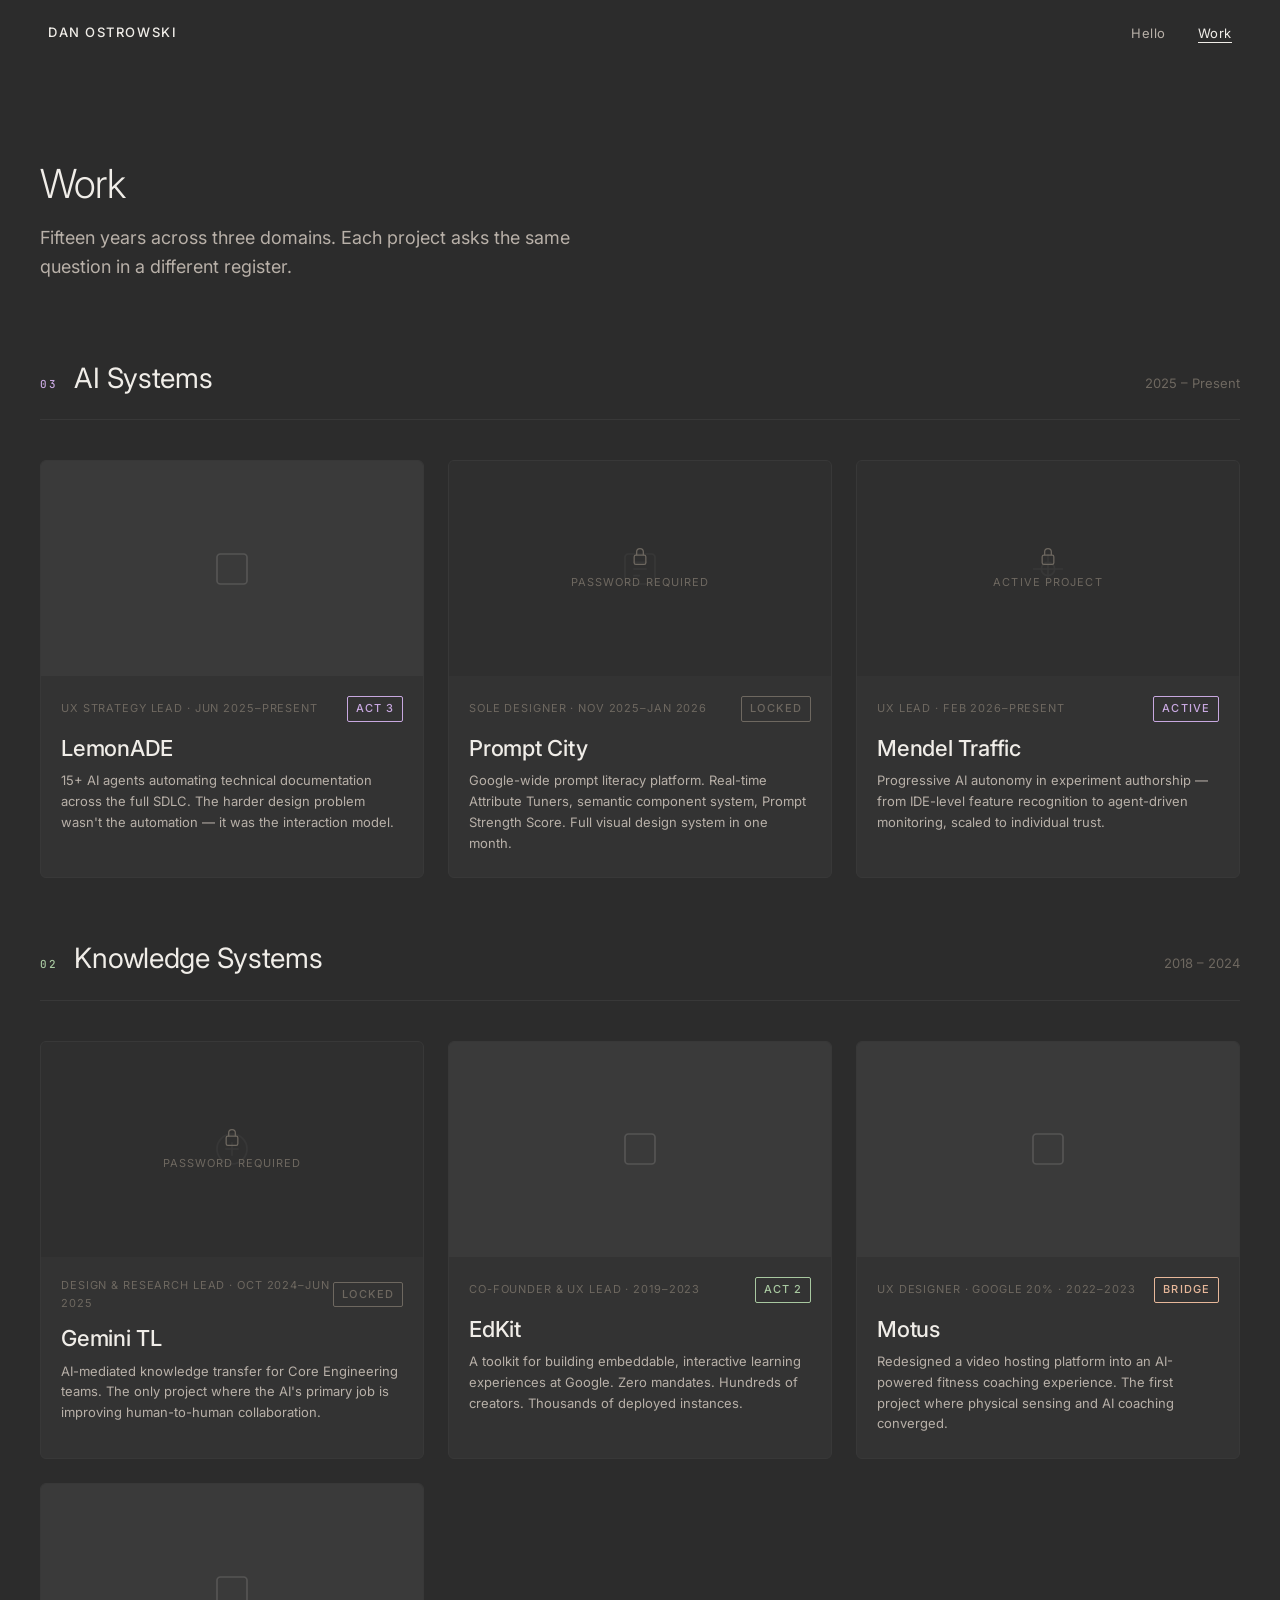
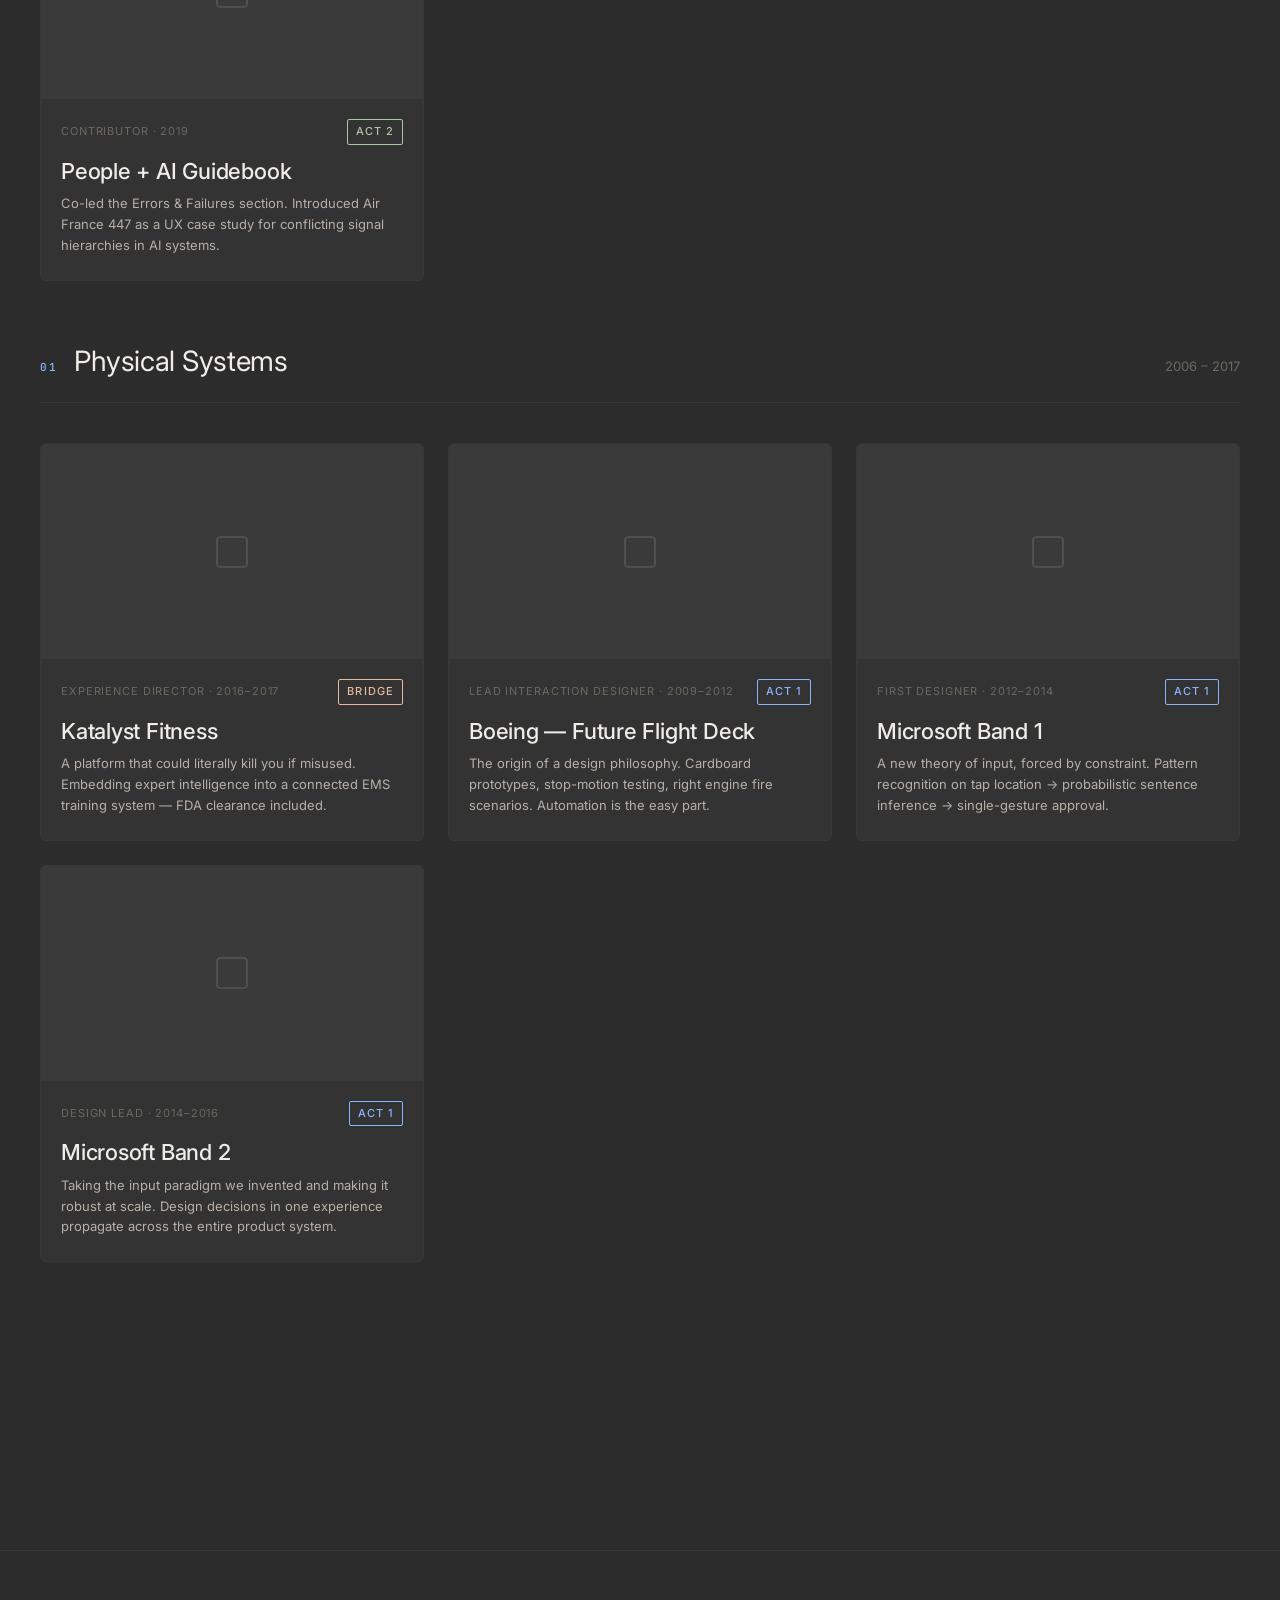
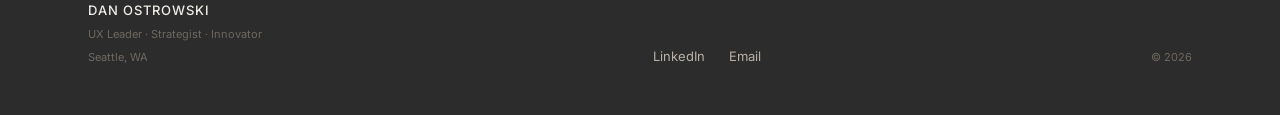
==== work/index.html @ 6eaea66b "Personal website" ====
<!DOCTYPE html>
<html lang="en">
<head>
  <meta charset="UTF-8">
  <meta name="viewport" content="width=device-width, initial-scale=1.0">
  <title>Work — Dan Ostrowski</title>
  <meta name="description" content="Fifteen years of design across physical systems, knowledge systems, and AI systems.">

  <link rel="preconnect" href="https://fonts.googleapis.com">
  <link rel="preconnect" href="https://fonts.gstatic.com" crossorigin>
  <link href="https://fonts.googleapis.com/css2?family=Inter:wght@300;400;500&family=JetBrains+Mono:wght@400;500&display=swap" rel="stylesheet">

  <link rel="stylesheet" href="/assets/css/global.css">
  <link rel="stylesheet" href="/assets/css/layout.css">
  <link rel="stylesheet" href="/assets/css/components.css">

  <link rel="icon" type="image/svg+xml" href="/assets/images/favicon.svg">
</head>

<body>

  <nav class="nav" role="navigation" aria-label="Main navigation">
    <a href="/" class="nav__logo">Dan Ostrowski</a>
    <ul class="nav__links" role="list">
      <li><a href="/hello/" class="nav__link">Hello</a></li>
      <li><a href="/work/" class="nav__link nav__link--active">Work</a></li>
    </ul>
    <button class="nav__toggle" aria-label="Open menu" aria-expanded="false">
      <span></span><span></span><span></span>
    </button>
  </nav>

  <div class="nav__overlay" role="dialog" aria-modal="true">
    <a href="/hello/" class="nav__link">Hello</a>
    <a href="/work/" class="nav__link">Work</a>
  </div>

  <main>
    <div class="container section--lg" style="padding-top: calc(var(--space-32) + var(--space-8));">

      <!-- Page header -->
      <div style="margin-bottom: var(--space-20);">
        <h1 style="font-size: var(--text-3xl); font-weight: 300; letter-spacing: -0.02em; margin-bottom: var(--space-4);">Work</h1>
        <p style="font-size: var(--text-lg); color: var(--text-secondary); max-width: 560px; line-height: 1.6;">
          Fifteen years across three domains. Each project asks the same question in a different register.
        </p>
      </div>

      <!-- ── ACT 3: AI Systems ──────────────────────────────── -->
      <div class="chapter" id="act3">
        <header class="chapter__header">
          <span class="chapter__number act3-color">03</span>
          <h2 class="chapter__title">AI Systems</h2>
          <span class="chapter__dates">2025 – Present</span>
        </header>

        <div class="grid-auto--wide">

          <!-- LemonADE -->
          <a href="/cases/lemonade/" class="card">
            <div class="card__image-wrap">
              <img class="card__image" src="/assets/images/lemonade/hero.jpg"
                   alt="LemonADE SDLC agent map" loading="lazy"
                   onerror="this.parentElement.innerHTML='<div class=\'card__image-placeholder\'><svg viewBox=\'0 0 24 24\' fill=\'none\' stroke=\'currentColor\' stroke-width=\'1\'><rect x=\'3\' y=\'3\' width=\'18\' height=\'18\' rx=\'2\'/></svg></div>'">
            </div>
            <div class="card__body">
              <div class="card__meta">
                <span class="card__role-year">UX Strategy Lead · Jun 2025–Present</span>
                <span class="act-tag act-tag--3">Act 3</span>
              </div>
              <h3 class="card__title">LemonADE</h3>
              <p class="card__description">15+ AI agents automating technical documentation across the full SDLC. The harder design problem wasn't the automation — it was the interaction model.</p>
            </div>
          </a>

          <!-- Prompt City — locked -->
          <a href="/cases/prompt-city/" class="card">
            <div class="card__image-wrap">
              <div class="card__image-placeholder">
                <svg viewBox="0 0 24 24" fill="none" stroke="currentColor" stroke-width="1"><rect x="3" y="3" width="18" height="18" rx="2"/><path d="M8 12h8M8 8h8M8 16h4"/></svg>
              </div>
              <div class="card__lock-overlay">
                <svg class="card__lock-icon" viewBox="0 0 24 24" fill="none" stroke="currentColor" stroke-width="1.5">
                  <rect x="5" y="11" width="14" height="11" rx="2"/>
                  <path d="M8 11V7a4 4 0 018 0v4"/>
                </svg>
                <span class="card__lock-label">Password Required</span>
              </div>
            </div>
            <div class="card__body">
              <div class="card__meta">
                <span class="card__role-year">Sole Designer · Nov 2025–Jan 2026</span>
                <span class="act-tag act-tag--locked">Locked</span>
              </div>
              <h3 class="card__title">Prompt City</h3>
              <p class="card__description">Google-wide prompt literacy platform. Real-time Attribute Tuners, semantic component system, Prompt Strength Score. Full visual design system in one month.</p>
            </div>
          </a>

          <!-- Mendel Traffic — locked/active -->
          <a href="/cases/mendel/" class="card">
            <div class="card__image-wrap">
              <div class="card__image-placeholder">
                <svg viewBox="0 0 24 24" fill="none" stroke="currentColor" stroke-width="1"><path d="M12 3v18M3 12h18"/><circle cx="12" cy="12" r="4"/></svg>
              </div>
              <div class="card__lock-overlay">
                <svg class="card__lock-icon" viewBox="0 0 24 24" fill="none" stroke="currentColor" stroke-width="1.5">
                  <rect x="5" y="11" width="14" height="11" rx="2"/>
                  <path d="M8 11V7a4 4 0 018 0v4"/>
                </svg>
                <span class="card__lock-label">Active Project</span>
              </div>
            </div>
            <div class="card__body">
              <div class="card__meta">
                <span class="card__role-year">UX Lead · Feb 2026–Present</span>
                <span class="act-tag act-tag--active">Active</span>
              </div>
              <h3 class="card__title">Mendel Traffic</h3>
              <p class="card__description">Progressive AI autonomy in experiment authorship — from IDE-level feature recognition to agent-driven monitoring, scaled to individual trust.</p>
            </div>
          </a>

        </div>
      </div>

      <!-- ── ACT 2: Knowledge Systems ──────────────────────── -->
      <div class="chapter" id="act2">
        <header class="chapter__header">
          <span class="chapter__number act2-color">02</span>
          <h2 class="chapter__title">Knowledge Systems</h2>
          <span class="chapter__dates">2018 – 2024</span>
        </header>

        <div class="grid-auto--wide">

          <!-- Gemini TL — locked -->
          <a href="/cases/gemini-tl/" class="card">
            <div class="card__image-wrap">
              <div class="card__image-placeholder">
                <svg viewBox="0 0 24 24" fill="none" stroke="currentColor" stroke-width="1"><circle cx="12" cy="12" r="9"/><path d="M8 12h8M12 8v8"/></svg>
              </div>
              <div class="card__lock-overlay">
                <svg class="card__lock-icon" viewBox="0 0 24 24" fill="none" stroke="currentColor" stroke-width="1.5">
                  <rect x="5" y="11" width="14" height="11" rx="2"/>
                  <path d="M8 11V7a4 4 0 018 0v4"/>
                </svg>
                <span class="card__lock-label">Password Required</span>
              </div>
            </div>
            <div class="card__body">
              <div class="card__meta">
                <span class="card__role-year">Design & Research Lead · Oct 2024–Jun 2025</span>
                <span class="act-tag act-tag--locked">Locked</span>
              </div>
              <h3 class="card__title">Gemini TL</h3>
              <p class="card__description">AI-mediated knowledge transfer for Core Engineering teams. The only project where the AI's primary job is improving human-to-human collaboration.</p>
            </div>
          </a>

          <!-- EdKit -->
          <a href="/cases/edkit/" class="card">
            <div class="card__image-wrap">
              <img class="card__image" src="/assets/images/edkit/hero.jpg"
                   alt="EdKit activity creator" loading="lazy"
                   onerror="this.parentElement.innerHTML='<div class=\'card__image-placeholder\'><svg viewBox=\'0 0 24 24\' fill=\'none\' stroke=\'currentColor\' stroke-width=\'1\'><rect x=\'3\' y=\'3\' width=\'18\' height=\'18\' rx=\'2\'/></svg></div>'">
            </div>
            <div class="card__body">
              <div class="card__meta">
                <span class="card__role-year">Co-Founder & UX Lead · 2019–2023</span>
                <span class="act-tag act-tag--2">Act 2</span>
              </div>
              <h3 class="card__title">EdKit</h3>
              <p class="card__description">A toolkit for building embeddable, interactive learning experiences at Google. Zero mandates. Hundreds of creators. Thousands of deployed instances.</p>
            </div>
          </a>

          <!-- Motus -->
          <a href="/cases/motus/" class="card">
            <div class="card__image-wrap">
              <img class="card__image" src="/assets/images/motus/hero.jpg"
                   alt="Motus live class interface" loading="lazy"
                   onerror="this.parentElement.innerHTML='<div class=\'card__image-placeholder\'><svg viewBox=\'0 0 24 24\' fill=\'none\' stroke=\'currentColor\' stroke-width=\'1\'><rect x=\'3\' y=\'3\' width=\'18\' height=\'18\' rx=\'2\'/></svg></div>'">
            </div>
            <div class="card__body">
              <div class="card__meta">
                <span class="card__role-year">UX Designer · Google 20% · 2022–2023</span>
                <span class="act-tag act-tag--bridge">Bridge</span>
              </div>
              <h3 class="card__title">Motus</h3>
              <p class="card__description">Redesigned a video hosting platform into an AI-powered fitness coaching experience. The first project where physical sensing and AI coaching converged.</p>
            </div>
          </a>

          <!-- PAIR Guidebook -->
          <a href="/cases/pair-guidebook/" class="card">
            <div class="card__image-wrap">
              <img class="card__image" src="/assets/images/pair/hero.jpg"
                   alt="People + AI Guidebook" loading="lazy"
                   onerror="this.parentElement.innerHTML='<div class=\'card__image-placeholder\'><svg viewBox=\'0 0 24 24\' fill=\'none\' stroke=\'currentColor\' stroke-width=\'1\'><rect x=\'3\' y=\'3\' width=\'18\' height=\'18\' rx=\'2\'/></svg></div>'">
            </div>
            <div class="card__body">
              <div class="card__meta">
                <span class="card__role-year">Contributor · 2019</span>
                <span class="act-tag act-tag--2">Act 2</span>
              </div>
              <h3 class="card__title">People + AI Guidebook</h3>
              <p class="card__description">Co-led the Errors & Failures section. Introduced Air France 447 as a UX case study for conflicting signal hierarchies in AI systems.</p>
            </div>
          </a>

        </div>
      </div>

      <!-- ── ACT 1: Physical Systems ────────────────────────── -->
      <div class="chapter" id="act1">
        <header class="chapter__header">
          <span class="chapter__number act1-color">01</span>
          <h2 class="chapter__title">Physical Systems</h2>
          <span class="chapter__dates">2006 – 2017</span>
        </header>

        <div class="grid-auto--wide">

          <!-- Katalyst -->
          <a href="/cases/katalyst/" class="card">
            <div class="card__image-wrap">
              <img class="card__image" src="/assets/images/katalyst/hero.jpg"
                   alt="Katalyst EMS training station" loading="lazy"
                   onerror="this.parentElement.innerHTML='<div class=\'card__image-placeholder\'><svg viewBox=\'0 0 24 24\' fill=\'none\' stroke=\'currentColor\' stroke-width=\'1\'><rect x=\'3\' y=\'3\' width=\'18\' height=\'18\' rx=\'2\'/></svg></div>'">
            </div>
            <div class="card__body">
              <div class="card__meta">
                <span class="card__role-year">Experience Director · 2016–2017</span>
                <span class="act-tag act-tag--bridge">Bridge</span>
              </div>
              <h3 class="card__title">Katalyst Fitness</h3>
              <p class="card__description">A platform that could literally kill you if misused. Embedding expert intelligence into a connected EMS training system — FDA clearance included.</p>
            </div>
          </a>

          <!-- Boeing -->
          <a href="/cases/boeing/" class="card">
            <div class="card__image-wrap">
              <img class="card__image" src="/assets/images/boeing/hero.jpg"
                   alt="Boeing cardboard flight deck prototype" loading="lazy"
                   onerror="this.parentElement.innerHTML='<div class=\'card__image-placeholder\'><svg viewBox=\'0 0 24 24\' fill=\'none\' stroke=\'currentColor\' stroke-width=\'1\'><rect x=\'3\' y=\'3\' width=\'18\' height=\'18\' rx=\'2\'/></svg></div>'">
            </div>
            <div class="card__body">
              <div class="card__meta">
                <span class="card__role-year">Lead Interaction Designer · 2009–2012</span>
                <span class="act-tag act-tag--1">Act 1</span>
              </div>
              <h3 class="card__title">Boeing — Future Flight Deck</h3>
              <p class="card__description">The origin of a design philosophy. Cardboard prototypes, stop-motion testing, right engine fire scenarios. Automation is the easy part.</p>
            </div>
          </a>

          <!-- Band 1 -->
          <a href="/cases/band-1/" class="card">
            <div class="card__image-wrap">
              <img class="card__image" src="/assets/images/band/hero-1.jpg"
                   alt="Microsoft Band 1 design" loading="lazy"
                   onerror="this.parentElement.innerHTML='<div class=\'card__image-placeholder\'><svg viewBox=\'0 0 24 24\' fill=\'none\' stroke=\'currentColor\' stroke-width=\'1\'><rect x=\'3\' y=\'3\' width=\'18\' height=\'18\' rx=\'2\'/></svg></div>'">
            </div>
            <div class="card__body">
              <div class="card__meta">
                <span class="card__role-year">First Designer · 2012–2014</span>
                <span class="act-tag act-tag--1">Act 1</span>
              </div>
              <h3 class="card__title">Microsoft Band 1</h3>
              <p class="card__description">A new theory of input, forced by constraint. Pattern recognition on tap location → probabilistic sentence inference → single-gesture approval.</p>
            </div>
          </a>

          <!-- Band 2 -->
          <a href="/cases/band-2/" class="card">
            <div class="card__image-wrap">
              <img class="card__image" src="/assets/images/band/hero-2.jpg"
                   alt="Microsoft Band 2 design" loading="lazy"
                   onerror="this.parentElement.innerHTML='<div class=\'card__image-placeholder\'><svg viewBox=\'0 0 24 24\' fill=\'none\' stroke=\'currentColor\' stroke-width=\'1\'><rect x=\'3\' y=\'3\' width=\'18\' height=\'18\' rx=\'2\'/></svg></div>'">
            </div>
            <div class="card__body">
              <div class="card__meta">
                <span class="card__role-year">Design Lead · 2014–2016</span>
                <span class="act-tag act-tag--1">Act 1</span>
              </div>
              <h3 class="card__title">Microsoft Band 2</h3>
              <p class="card__description">Taking the input paradigm we invented and making it robust at scale. Design decisions in one experience propagate across the entire product system.</p>
            </div>
          </a>

        </div>
      </div>

    </div>
  </main>

  <footer class="footer">
    <div class="container">
      <div class="footer__inner">
        <div>
          <p class="footer__name">Dan Ostrowski</p>
          <p class="footer__title">UX Leader · Strategist · Innovator</p>
          <p class="footer__location">Seattle, WA</p>
        </div>
        <nav class="footer__links" aria-label="Footer navigation">
          <a href="https://www.linkedin.com/in/danostrowski" class="footer__link" target="_blank" rel="noopener">LinkedIn</a>
          <a href="mailto:dan@danostrowski.com" class="footer__link">Email</a>
        </nav>
        <p class="footer__copy">© 2026</p>
      </div>
    </div>
  </footer>

  <script src="/assets/js/nav.js"></script>

</body>
</html>
---- assets/css/global.css ----
/* ============================================================
   GLOBAL.CSS — Design tokens, reset, typography
   danostrowski.com
   ============================================================ */

/* ── Design Tokens ─────────────────────────────────────────── */
:root {
  /* Colors */
  --bg:             #2C2C2C;
  --bg-raised:      #333333;
  --bg-overlay:     #3A3A3A;
  --bg-hover:       #404040;
  --border:         #444444;
  --border-subtle:  #383838;

  --text-primary:   #F0EDE8;
  --text-secondary: #B8B0A8;
  --text-tertiary:  #6E6860;

  /* Act accents */
  --act1:   #89B4FA;   /* Blue — Physical Systems */
  --act2:   #A8C8A0;   /* Sage — Knowledge Systems */
  --act3:   #C8A8E0;   /* Lavender — AI Systems */
  --bridge: #E8B89A;   /* Sand — Bridge projects */

  /* Typography */
  --font-sans: 'Inter', -apple-system, BlinkMacSystemFont, 'Segoe UI', sans-serif;
  --font-mono: 'JetBrains Mono', 'Fira Code', monospace;

  /* Type scale */
  --text-xs:   0.6875rem;  /* 11px */
  --text-sm:   0.8125rem;  /* 13px */
  --text-base: 1rem;       /* 16px */
  --text-lg:   1.125rem;   /* 18px */
  --text-xl:   1.375rem;   /* 22px */
  --text-2xl:  1.75rem;    /* 28px */
  --text-3xl:  2.5rem;     /* 40px */
  --text-hero: clamp(2.25rem, 5.5vw, 4.5rem);

  /* Spacing */
  --space-1:  0.25rem;
  --space-2:  0.5rem;
  --space-3:  0.75rem;
  --space-4:  1rem;
  --space-5:  1.25rem;
  --space-6:  1.5rem;
  --space-8:  2rem;
  --space-10: 2.5rem;
  --space-12: 3rem;
  --space-16: 4rem;
  --space-20: 5rem;
  --space-24: 6rem;
  --space-32: 8rem;

  /* Layout */
  --max-width:     1200px;
  --content-width: 720px;
  --gutter:        clamp(1.25rem, 4vw, 3rem);
  --card-gap:      1.5rem;

  /* Radius */
  --radius-sm: 3px;
  --radius-md: 6px;
  --radius-lg: 12px;

  /* Shadows */
  --shadow-sm: 0 1px 3px rgba(0,0,0,0.3);
  --shadow-md: 0 4px 16px rgba(0,0,0,0.4);
  --shadow-lg: 0 8px 32px rgba(0,0,0,0.5);

  /* Motion */
  --ease-out:    cubic-bezier(0.16, 1, 0.3, 1);
  --ease-inout:  cubic-bezier(0.87, 0, 0.13, 1);
  --dur-fast:    150ms;
  --dur-base:    250ms;
  --dur-slow:    500ms;
}

/* ── Reset ──────────────────────────────────────────────────── */
*, *::before, *::after {
  box-sizing: border-box;
  margin: 0;
  padding: 0;
}

html {
  font-size: 16px;
  scroll-behavior: smooth;
  -webkit-text-size-adjust: 100%;
}

body {
  background-color: var(--bg);
  color: var(--text-primary);
  font-family: var(--font-sans);
  font-size: var(--text-base);
  line-height: 1.6;
  min-height: 100vh;
  -webkit-font-smoothing: antialiased;
  -moz-osx-font-smoothing: grayscale;
}

img, video {
  display: block;
  max-width: 100%;
}

a {
  color: inherit;
  text-decoration: none;
}

ul, ol {
  list-style: none;
}

button {
  background: none;
  border: none;
  cursor: pointer;
  font-family: inherit;
}

input {
  font-family: inherit;
}

/* ── Typography ─────────────────────────────────────────────── */
h1, h2, h3, h4, h5, h6 {
  font-weight: 500;
  line-height: 1.2;
  letter-spacing: -0.01em;
  color: var(--text-primary);
}

h1 { font-size: var(--text-3xl); }
h2 { font-size: var(--text-2xl); }
h3 { font-size: var(--text-xl); }
h4 { font-size: var(--text-lg); }

p {
  color: var(--text-secondary);
  line-height: 1.7;
}

/* Prose — used inside case study content */
.prose p { margin-bottom: var(--space-6); }
.prose h2 {
  font-size: var(--text-xl);
  margin-top: var(--space-12);
  margin-bottom: var(--space-4);
  color: var(--text-primary);
}
.prose h3 {
  font-size: var(--text-lg);
  margin-top: var(--space-8);
  margin-bottom: var(--space-3);
  color: var(--text-primary);
}
.prose ul {
  list-style: disc;
  padding-left: var(--space-6);
  margin-bottom: var(--space-6);
  color: var(--text-secondary);
}
.prose ul li { margin-bottom: var(--space-2); }
.prose blockquote {
  border-left: 2px solid var(--act3);
  padding-left: var(--space-6);
  margin: var(--space-8) 0;
  color: var(--text-secondary);
  font-size: var(--text-lg);
  font-style: italic;
  line-height: 1.6;
}
.prose strong { color: var(--text-primary); font-weight: 500; }
.prose a { color: var(--act3); border-bottom: 1px solid transparent; }
.prose a:hover { border-bottom-color: var(--act3); }

/* Label utility — used for act tags, role, year */
.label {
  font-size: var(--text-xs);
  letter-spacing: 0.12em;
  text-transform: uppercase;
  font-weight: 500;
  color: var(--text-tertiary);
}

/* ── Utility Classes ────────────────────────────────────────── */
.visually-hidden {
  position: absolute;
  width: 1px;
  height: 1px;
  padding: 0;
  margin: -1px;
  overflow: hidden;
  clip: rect(0,0,0,0);
  border: 0;
}

.text-primary   { color: var(--text-primary); }
.text-secondary { color: var(--text-secondary); }
.text-tertiary  { color: var(--text-tertiary); }

.act1-color { color: var(--act1); }
.act2-color { color: var(--act2); }
.act3-color { color: var(--act3); }
.bridge-color { color: var(--bridge); }

/* ── Focus styles ───────────────────────────────────────────── */
:focus-visible {
  outline: 2px solid var(--act3);
  outline-offset: 3px;
  border-radius: var(--radius-sm);
}

/* ── Selection ──────────────────────────────────────────────── */
::selection {
  background: rgba(200, 168, 224, 0.25);
  color: var(--text-primary);
}

/* ── Scrollbar ──────────────────────────────────────────────── */
::-webkit-scrollbar { width: 6px; }
::-webkit-scrollbar-track { background: var(--bg); }
::-webkit-scrollbar-thumb {
  background: var(--border);
  border-radius: 3px;
}
::-webkit-scrollbar-thumb:hover { background: var(--text-tertiary); }
---- assets/css/layout.css ----
/* ============================================================
   LAYOUT.CSS — Containers, grid, spacing systems
   danostrowski.com
   ============================================================ */

/* ── Containers ─────────────────────────────────────────────── */
.container {
  width: 100%;
  max-width: var(--max-width);
  margin: 0 auto;
  padding: 0 var(--gutter);
}

.container--narrow {
  max-width: var(--content-width);
}

.container--wide {
  max-width: 1440px;
}

/* ── Section spacing ────────────────────────────────────────── */
.section {
  padding: var(--space-24) 0;
}

.section--sm {
  padding: var(--space-12) 0;
}

.section--lg {
  padding: var(--space-32) 0;
}

/* ── Grid systems ───────────────────────────────────────────── */
.grid-2 {
  display: grid;
  grid-template-columns: repeat(2, 1fr);
  gap: var(--card-gap);
}

.grid-3 {
  display: grid;
  grid-template-columns: repeat(3, 1fr);
  gap: var(--card-gap);
}

.grid-4 {
  display: grid;
  grid-template-columns: repeat(4, 1fr);
  gap: var(--card-gap);
}

/* Auto-responsive grids */
.grid-auto {
  display: grid;
  grid-template-columns: repeat(auto-fill, minmax(280px, 1fr));
  gap: var(--card-gap);
}

.grid-auto--wide {
  display: grid;
  grid-template-columns: repeat(auto-fill, minmax(360px, 1fr));
  gap: var(--card-gap);
}

/* ── Flex utilities ─────────────────────────────────────────── */
.flex { display: flex; }
.flex-center { display: flex; align-items: center; justify-content: center; }
.flex-between { display: flex; align-items: center; justify-content: space-between; }
.flex-col { display: flex; flex-direction: column; }
.flex-wrap { flex-wrap: wrap; }
.gap-2 { gap: var(--space-2); }
.gap-4 { gap: var(--space-4); }
.gap-6 { gap: var(--space-6); }
.gap-8 { gap: var(--space-8); }

/* ── Divider ────────────────────────────────────────────────── */
.divider {
  height: 1px;
  background: var(--border-subtle);
  margin: var(--space-16) 0;
}

.divider--short {
  width: 60px;
  background: var(--text-tertiary);
  margin: var(--space-8) 0;
}

/* ── Responsive breakpoints ─────────────────────────────────── */
/* Mobile: < 640px    */
/* Tablet: 640–1024px */
/* Desktop: > 1024px  */

@media (max-width: 1024px) {
  .grid-4 {
    grid-template-columns: repeat(2, 1fr);
  }
  .grid-3 {
    grid-template-columns: repeat(2, 1fr);
  }
}

@media (max-width: 640px) {
  .grid-2,
  .grid-3,
  .grid-4,
  .grid-auto,
  .grid-auto--wide {
    grid-template-columns: 1fr;
  }

  .section { padding: var(--space-16) 0; }
  .section--lg { padding: var(--space-20) 0; }
}
---- assets/css/components.css ----
/* ============================================================
   COMPONENTS.CSS — Nav, cards, tags, buttons, gates, footer
   danostrowski.com
   ============================================================ */

/* ── Navigation ─────────────────────────────────────────────── */
.nav {
  position: fixed;
  top: 0;
  left: 0;
  right: 0;
  z-index: 100;
  padding: var(--space-5) var(--gutter);
  display: flex;
  align-items: center;
  justify-content: space-between;
  transition: background var(--dur-base) var(--ease-out),
              backdrop-filter var(--dur-base) var(--ease-out);
}

.nav--scrolled {
  background: rgba(44, 44, 44, 0.92);
  backdrop-filter: blur(12px);
  -webkit-backdrop-filter: blur(12px);
  border-bottom: 1px solid var(--border-subtle);
}

.nav__logo {
  font-size: var(--text-sm);
  font-weight: 500;
  letter-spacing: 0.12em;
  text-transform: uppercase;
  color: var(--text-primary);
  transition: color var(--dur-fast);
}

.nav__logo:hover { color: var(--text-secondary); }

.nav__links {
  display: flex;
  align-items: center;
  gap: var(--space-8);
}

.nav__link {
  font-size: var(--text-sm);
  color: var(--text-secondary);
  letter-spacing: 0.04em;
  transition: color var(--dur-fast);
  position: relative;
}

.nav__link::after {
  content: '';
  position: absolute;
  bottom: -2px;
  left: 0;
  width: 0;
  height: 1px;
  background: var(--text-primary);
  transition: width var(--dur-base) var(--ease-out);
}

.nav__link:hover {
  color: var(--text-primary);
}

.nav__link:hover::after,
.nav__link--active::after {
  width: 100%;
}

.nav__link--active {
  color: var(--text-primary);
}

/* Mobile nav toggle */
.nav__toggle {
  display: none;
  flex-direction: column;
  gap: 5px;
  padding: var(--space-2);
}

.nav__toggle span {
  display: block;
  width: 22px;
  height: 1px;
  background: var(--text-secondary);
  transition: transform var(--dur-base) var(--ease-out),
              opacity var(--dur-fast);
}

/* Mobile nav overlay */
.nav__overlay {
  display: none;
  position: fixed;
  inset: 0;
  background: var(--bg);
  z-index: 99;
  flex-direction: column;
  align-items: center;
  justify-content: center;
  gap: var(--space-8);
}

.nav__overlay--open {
  display: flex;
}

.nav__overlay .nav__link {
  font-size: var(--text-2xl);
  font-weight: 300;
  color: var(--text-secondary);
}

.nav__overlay .nav__link:hover {
  color: var(--text-primary);
}

@media (max-width: 640px) {
  .nav__links { display: none; }
  .nav__toggle { display: flex; }
}

/* ── Act Tag ────────────────────────────────────────────────── */
.act-tag {
  display: inline-flex;
  align-items: center;
  font-size: var(--text-xs);
  letter-spacing: 0.1em;
  text-transform: uppercase;
  font-weight: 500;
  padding: 3px 8px;
  border-radius: 2px;
  border: 1px solid currentColor;
}

.act-tag--1 { color: var(--act1); }
.act-tag--2 { color: var(--act2); }
.act-tag--3 { color: var(--act3); }
.act-tag--bridge { color: var(--bridge); }
.act-tag--locked { color: var(--text-tertiary); }
.act-tag--active { color: var(--act3); }

/* ── Project Card ───────────────────────────────────────────── */
.card {
  background: var(--bg-raised);
  border-radius: var(--radius-md);
  overflow: hidden;
  display: flex;
  flex-direction: column;
  border: 1px solid var(--border-subtle);
  transition: transform var(--dur-base) var(--ease-out),
              border-color var(--dur-base) var(--ease-out),
              box-shadow var(--dur-base) var(--ease-out);
  cursor: pointer;
}

.card:hover {
  transform: translateY(-3px);
  border-color: var(--border);
  box-shadow: var(--shadow-md);
}

.card__image-wrap {
  position: relative;
  width: 100%;
  padding-top: 56.25%; /* 16:9 */
  overflow: hidden;
  background: var(--bg-overlay);
}

.card__image {
  position: absolute;
  inset: 0;
  width: 100%;
  height: 100%;
  object-fit: cover;
  transition: transform var(--dur-slow) var(--ease-out);
}

.card:hover .card__image {
  transform: scale(1.03);
}

/* Placeholder when no image */
.card__image-placeholder {
  position: absolute;
  inset: 0;
  display: flex;
  align-items: center;
  justify-content: center;
}

.card__image-placeholder svg {
  width: 40px;
  height: 40px;
  opacity: 0.15;
}

/* Lock overlay for protected cards */
.card__lock-overlay {
  position: absolute;
  inset: 0;
  background: rgba(44, 44, 44, 0.7);
  display: flex;
  flex-direction: column;
  align-items: center;
  justify-content: center;
  gap: var(--space-2);
}

.card__lock-icon {
  width: 20px;
  height: 20px;
  color: var(--text-tertiary);
}

.card__lock-label {
  font-size: var(--text-xs);
  letter-spacing: 0.1em;
  text-transform: uppercase;
  color: var(--text-tertiary);
}

/* Coming soon overlay */
.card__soon-overlay {
  position: absolute;
  top: var(--space-3);
  left: var(--space-3);
}

.card__body {
  padding: var(--space-5) var(--space-5) var(--space-6);
  display: flex;
  flex-direction: column;
  flex: 1;
}

.card__meta {
  display: flex;
  align-items: center;
  justify-content: space-between;
  margin-bottom: var(--space-3);
}

.card__role-year {
  font-size: var(--text-xs);
  letter-spacing: 0.08em;
  text-transform: uppercase;
  color: var(--text-tertiary);
}

.card__title {
  font-size: var(--text-xl);
  font-weight: 500;
  color: var(--text-primary);
  margin-bottom: var(--space-2);
  line-height: 1.3;
}

.card__description {
  font-size: var(--text-sm);
  color: var(--text-secondary);
  line-height: 1.6;
  flex: 1;
}

/* ── Chapter Header (work index) ─────────────────────────────── */
.chapter {
  margin-bottom: var(--space-16);
}

.chapter__header {
  display: flex;
  align-items: baseline;
  gap: var(--space-4);
  margin-bottom: var(--space-10);
  padding-bottom: var(--space-6);
  border-bottom: 1px solid var(--border-subtle);
}

.chapter__number {
  font-size: var(--text-xs);
  letter-spacing: 0.2em;
  text-transform: uppercase;
  font-weight: 500;
  font-family: var(--font-mono);
  flex-shrink: 0;
}

.chapter__title {
  font-size: var(--text-2xl);
  font-weight: 400;
  letter-spacing: -0.01em;
  color: var(--text-primary);
}

.chapter__dates {
  font-size: var(--text-sm);
  color: var(--text-tertiary);
  margin-left: auto;
  flex-shrink: 0;
}

@media (max-width: 640px) {
  .chapter__header { flex-wrap: wrap; }
  .chapter__dates { margin-left: 0; }
}

/* ── Principle Card ──────────────────────────────────────────── */
.principle-card {
  background: var(--bg-raised);
  border-radius: var(--radius-md);
  padding: var(--space-6);
  border-top: 2px solid currentColor;
  border-left: 1px solid var(--border-subtle);
  border-right: 1px solid var(--border-subtle);
  border-bottom: 1px solid var(--border-subtle);
  transition: transform var(--dur-base) var(--ease-out),
              box-shadow var(--dur-base) var(--ease-out);
}

.principle-card:hover {
  transform: translateY(-2px);
  box-shadow: var(--shadow-sm);
}

.principle-card__number {
  font-size: var(--text-xs);
  letter-spacing: 0.15em;
  font-family: var(--font-mono);
  margin-bottom: var(--space-4);
}

.principle-card__title {
  font-size: var(--text-base);
  font-weight: 500;
  color: var(--text-primary);
  margin-bottom: var(--space-2);
  line-height: 1.4;
}

.principle-card__body {
  font-size: var(--text-sm);
  color: var(--text-tertiary);
  line-height: 1.6;
  margin: 0;
}

/* ── Three Acts Band ─────────────────────────────────────────── */
.acts-band {
  display: grid;
  grid-template-columns: repeat(3, 1fr);
  background: var(--bg-raised);
  border-radius: var(--radius-md);
  overflow: hidden;
  border: 1px solid var(--border-subtle);
}

.acts-band__item {
  padding: var(--space-8);
  border-right: 1px solid var(--border-subtle);
  transition: background var(--dur-base);
  cursor: pointer;
  text-decoration: none;
  display: block;
}

.acts-band__item:last-child {
  border-right: none;
}

.acts-band__item:hover {
  background: var(--bg-overlay);
}

.acts-band__number {
  font-size: var(--text-xs);
  letter-spacing: 0.2em;
  font-family: var(--font-mono);
  margin-bottom: var(--space-3);
}

.acts-band__name {
  font-size: var(--text-xl);
  font-weight: 500;
  color: var(--text-primary);
  margin-bottom: var(--space-2);
  line-height: 1.2;
}

.acts-band__dates {
  font-size: var(--text-xs);
  color: var(--text-tertiary);
  margin-bottom: var(--space-5);
  display: block;
}

.acts-band__projects {
  font-size: var(--text-sm);
  color: var(--text-tertiary);
  line-height: 1.8;
}

@media (max-width: 768px) {
  .acts-band {
    grid-template-columns: 1fr;
  }
  .acts-band__item {
    border-right: none;
    border-bottom: 1px solid var(--border-subtle);
  }
  .acts-band__item:last-child {
    border-bottom: none;
  }
}

/* ── Password Gate ───────────────────────────────────────────── */
.password-gate {
  position: fixed;
  inset: 0;
  background: var(--bg);
  z-index: 200;
  display: flex;
  align-items: center;
  justify-content: center;
  padding: var(--space-8);
}

.password-gate__inner {
  width: 100%;
  max-width: 400px;
  text-align: center;
}

.password-gate__lock {
  width: 32px;
  height: 32px;
  color: var(--text-tertiary);
  margin: 0 auto var(--space-6);
}

.password-gate__title {
  font-size: var(--text-xl);
  font-weight: 400;
  color: var(--text-primary);
  margin-bottom: var(--space-2);
}

.password-gate__subtitle {
  font-size: var(--text-sm);
  color: var(--text-tertiary);
  margin-bottom: var(--space-8);
  line-height: 1.6;
}

.password-gate__form {
  display: flex;
  flex-direction: column;
  gap: var(--space-3);
}

.password-gate__input {
  width: 100%;
  background: var(--bg-raised);
  border: 1px solid var(--border);
  border-radius: var(--radius-md);
  padding: var(--space-4) var(--space-5);
  color: var(--text-primary);
  font-size: var(--text-base);
  text-align: center;
  letter-spacing: 0.1em;
  transition: border-color var(--dur-fast);
  outline: none;
}

.password-gate__input:focus {
  border-color: var(--act3);
}

.password-gate__input::placeholder {
  color: var(--text-tertiary);
  letter-spacing: 0.05em;
}

.password-gate__submit {
  width: 100%;
  background: var(--act3);
  color: var(--bg);
  font-size: var(--text-sm);
  font-weight: 500;
  letter-spacing: 0.08em;
  text-transform: uppercase;
  padding: var(--space-4);
  border-radius: var(--radius-md);
  transition: opacity var(--dur-fast);
}

.password-gate__submit:hover {
  opacity: 0.85;
}

.password-gate__error {
  font-size: var(--text-sm);
  color: #F28B82;
  min-height: 20px;
}

.password-gate__request {
  margin-top: var(--space-6);
  font-size: var(--text-xs);
  color: var(--text-tertiary);
}

.password-gate__request a {
  color: var(--act3);
  border-bottom: 1px solid transparent;
  transition: border-color var(--dur-fast);
}

.password-gate__request a:hover {
  border-bottom-color: var(--act3);
}

/* ── Case Study Hero ─────────────────────────────────────────── */
.case-hero {
  width: 100%;
  height: clamp(280px, 45vw, 560px);
  object-fit: cover;
  display: block;
}

.case-hero--placeholder {
  background: var(--bg-raised);
  display: flex;
  align-items: center;
  justify-content: center;
  height: clamp(280px, 45vw, 560px);
}

/* ── Case Study Header ───────────────────────────────────────── */
.case-header {
  padding: var(--space-12) 0 var(--space-8);
  border-bottom: 1px solid var(--border-subtle);
  margin-bottom: var(--space-12);
}

.case-header__eyebrow {
  display: flex;
  align-items: center;
  gap: var(--space-4);
  margin-bottom: var(--space-5);
  flex-wrap: wrap;
}

.case-header__title {
  font-size: var(--text-3xl);
  font-weight: 400;
  margin-bottom: var(--space-5);
  letter-spacing: -0.02em;
}

.case-header__hook {
  font-size: var(--text-xl);
  color: var(--text-secondary);
  line-height: 1.5;
  font-weight: 300;
  max-width: 640px;
}

/* ── Next Project ────────────────────────────────────────────── */
.next-project {
  display: flex;
  align-items: center;
  justify-content: space-between;
  padding: var(--space-10) 0;
  border-top: 1px solid var(--border-subtle);
  margin-top: var(--space-16);
  text-decoration: none;
  transition: opacity var(--dur-fast);
}

.next-project:hover { opacity: 0.7; }

.next-project__label {
  font-size: var(--text-xs);
  letter-spacing: 0.15em;
  text-transform: uppercase;
  color: var(--text-tertiary);
  margin-bottom: var(--space-2);
}

.next-project__title {
  font-size: var(--text-xl);
  font-weight: 400;
  color: var(--text-primary);
}

.next-project__arrow {
  font-size: var(--text-2xl);
  color: var(--text-tertiary);
}

/* ── Timeline ────────────────────────────────────────────────── */
.timeline {
  display: flex;
  flex-direction: column;
  gap: 0;
}

.timeline__item {
  display: grid;
  grid-template-columns: 160px 1fr;
  gap: var(--space-6);
  padding: var(--space-5) 0;
  border-bottom: 1px solid var(--border-subtle);
  align-items: baseline;
}

.timeline__item:last-child {
  border-bottom: none;
}

.timeline__date {
  font-size: var(--text-xs);
  letter-spacing: 0.08em;
  color: var(--text-tertiary);
  font-family: var(--font-mono);
  padding-top: 2px;
}

.timeline__content {}

.timeline__role {
  font-size: var(--text-base);
  font-weight: 500;
  color: var(--text-primary);
  margin-bottom: var(--space-1);
}

.timeline__org {
  font-size: var(--text-sm);
  color: var(--text-secondary);
}

@media (max-width: 640px) {
  .timeline__item {
    grid-template-columns: 1fr;
    gap: var(--space-1);
  }
}

/* ── Footer ──────────────────────────────────────────────────── */
.footer {
  padding: var(--space-12) 0;
  border-top: 1px solid var(--border-subtle);
  margin-top: var(--space-24);
}

.footer__inner {
  display: flex;
  align-items: flex-end;
  justify-content: space-between;
  flex-wrap: wrap;
  gap: var(--space-8);
}

.footer__name {
  font-size: var(--text-sm);
  font-weight: 500;
  letter-spacing: 0.08em;
  text-transform: uppercase;
  color: var(--text-primary);
  margin-bottom: var(--space-1);
}

.footer__title {
  font-size: var(--text-xs);
  color: var(--text-tertiary);
  margin-bottom: var(--space-1);
}

.footer__location {
  font-size: var(--text-xs);
  color: var(--text-tertiary);
}

.footer__links {
  display: flex;
  align-items: center;
  gap: var(--space-6);
}

.footer__link {
  font-size: var(--text-sm);
  color: var(--text-secondary);
  transition: color var(--dur-fast);
}

.footer__link:hover { color: var(--text-primary); }

.footer__copy {
  font-size: var(--text-xs);
  color: var(--text-tertiary);
  align-self: flex-end;
}

@media (max-width: 640px) {
  .footer__inner { flex-direction: column; align-items: flex-start; }
  .footer__copy { align-self: flex-start; }
}

/* ── Buttons ─────────────────────────────────────────────────── */
.btn {
  display: inline-flex;
  align-items: center;
  gap: var(--space-2);
  font-size: var(--text-sm);
  font-weight: 500;
  letter-spacing: 0.06em;
  padding: var(--space-3) var(--space-6);
  border-radius: var(--radius-md);
  transition: opacity var(--dur-fast), transform var(--dur-fast);
  text-transform: uppercase;
}

.btn:hover { opacity: 0.85; transform: translateY(-1px); }
.btn:active { transform: translateY(0); }

.btn--primary {
  background: var(--act3);
  color: var(--bg);
}

.btn--ghost {
  border: 1px solid var(--border);
  color: var(--text-secondary);
}

.btn--ghost:hover { color: var(--text-primary); border-color: var(--text-secondary); }

/* ── Image grid (case studies) ───────────────────────────────── */
.image-grid {
  display: grid;
  grid-template-columns: repeat(2, 1fr);
  gap: var(--space-4);
  margin: var(--space-10) 0;
}

.image-grid--single {
  grid-template-columns: 1fr;
}

.image-grid__item {
  background: var(--bg-raised);
  border-radius: var(--radius-md);
  overflow: hidden;
  aspect-ratio: 16/10;
}

.image-grid__item img {
  width: 100%;
  height: 100%;
  object-fit: cover;
  transition: transform var(--dur-slow) var(--ease-out);
}

.image-grid__item:hover img {
  transform: scale(1.02);
}

.image-grid__caption {
  font-size: var(--text-xs);
  color: var(--text-tertiary);
  margin-top: var(--space-2);
  padding: 0 var(--space-2);
}

@media (max-width: 640px) {
  .image-grid { grid-template-columns: 1fr; }
}

/* ── Quote block ─────────────────────────────────────────────── */
.quote-block {
  border-left: 2px solid var(--act3);
  padding: var(--space-4) var(--space-8);
  margin: var(--space-10) 0;
}

.quote-block__text {
  font-size: var(--text-lg);
  color: var(--text-secondary);
  font-style: italic;
  line-height: 1.6;
  margin-bottom: var(--space-4);
}

.quote-block__author {
  font-size: var(--text-sm);
  color: var(--text-tertiary);
  font-style: normal;
}
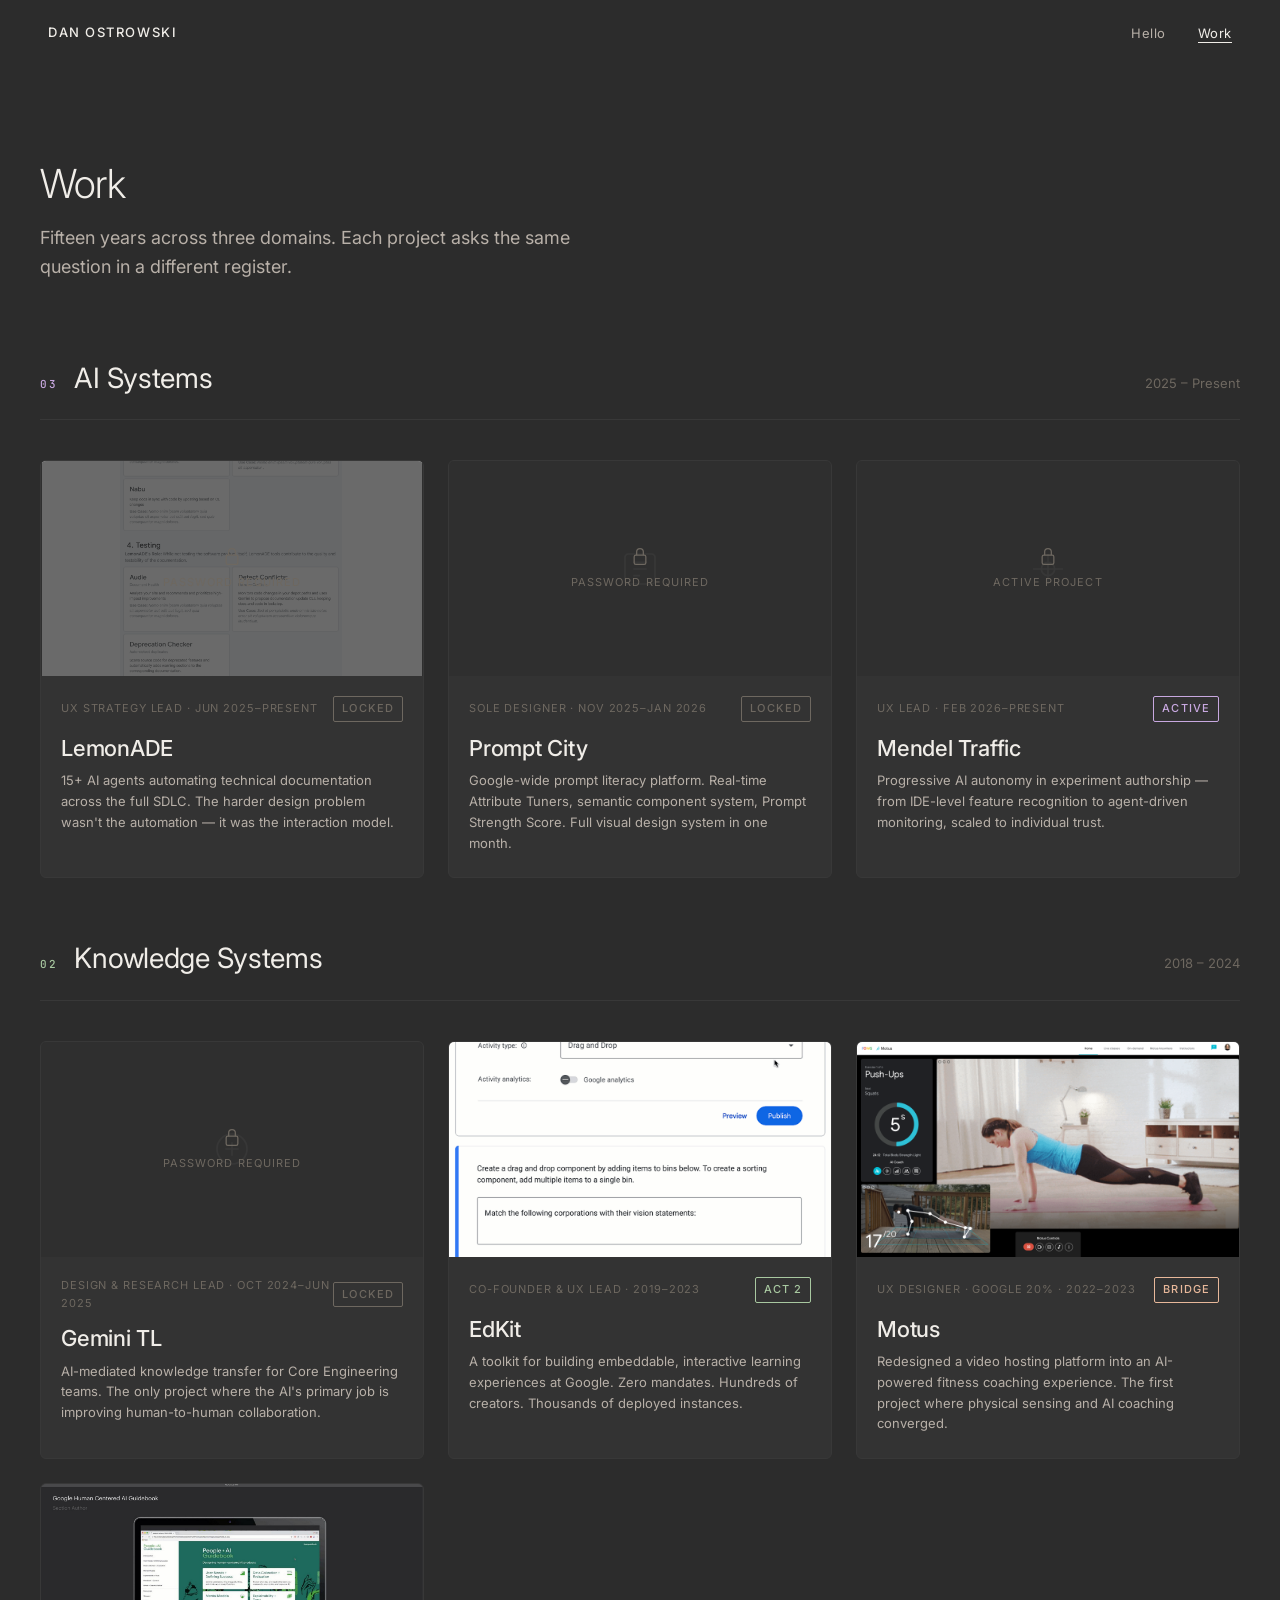
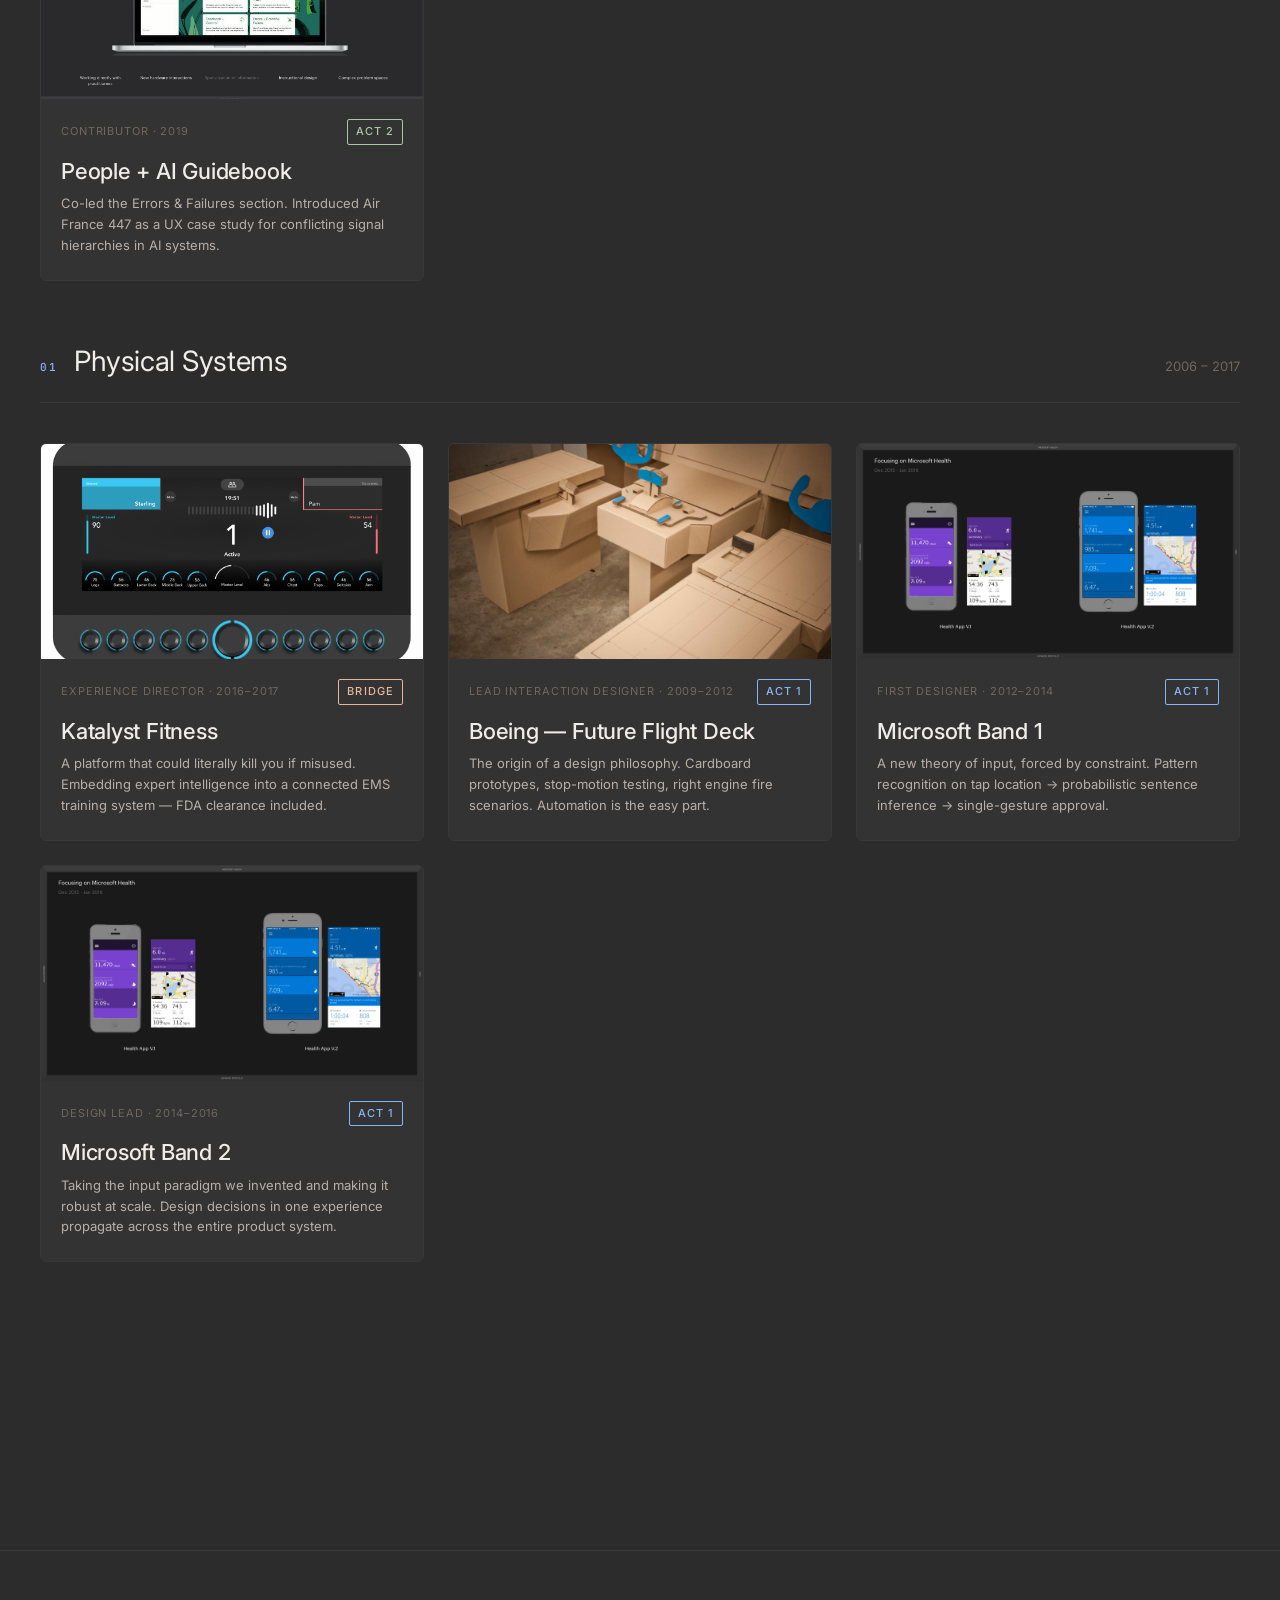
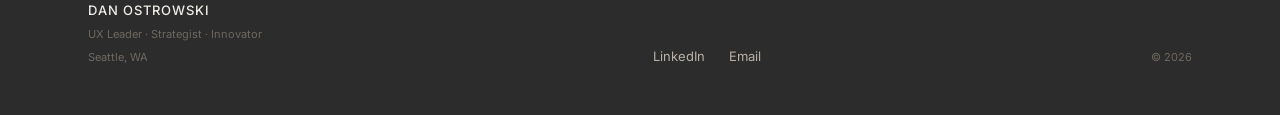
==== commit 61cc0ee2: "Update 7" ====
--- a/work/index.html
+++ b/work/index.html
@@ -56,17 +56,24 @@
 
         <div class="grid-auto--wide">
 
-          <!-- LemonADE -->
+          <!-- LemonADE — locked -->
           <a href="/cases/lemonade/" class="card">
             <div class="card__image-wrap">
               <img class="card__image" src="/assets/images/lemonade/hero.jpg"
                    alt="LemonADE SDLC agent map" loading="lazy"
                    onerror="this.parentElement.innerHTML='<div class=\'card__image-placeholder\'><svg viewBox=\'0 0 24 24\' fill=\'none\' stroke=\'currentColor\' stroke-width=\'1\'><rect x=\'3\' y=\'3\' width=\'18\' height=\'18\' rx=\'2\'/></svg></div>'">
+              <div class="card__lock-overlay">
+                <svg class="card__lock-icon" viewBox="0 0 24 24" fill="none" stroke="currentColor" stroke-width="1.5">
+                  <rect x="5" y="11" width="14" height="11" rx="2"/>
+                  <path d="M8 11V7a4 4 0 018 0v4"/>
+                </svg>
+                <span class="card__lock-label">Password Required</span>
+              </div>
             </div>
             <div class="card__body">
               <div class="card__meta">
                 <span class="card__role-year">UX Strategy Lead · Jun 2025–Present</span>
-                <span class="act-tag act-tag--3">Act 3</span>
+                <span class="act-tag act-tag--locked">Locked</span>
               </div>
               <h3 class="card__title">LemonADE</h3>
               <p class="card__description">15+ AI agents automating technical documentation across the full SDLC. The harder design problem wasn't the automation — it was the interaction model.</p>
